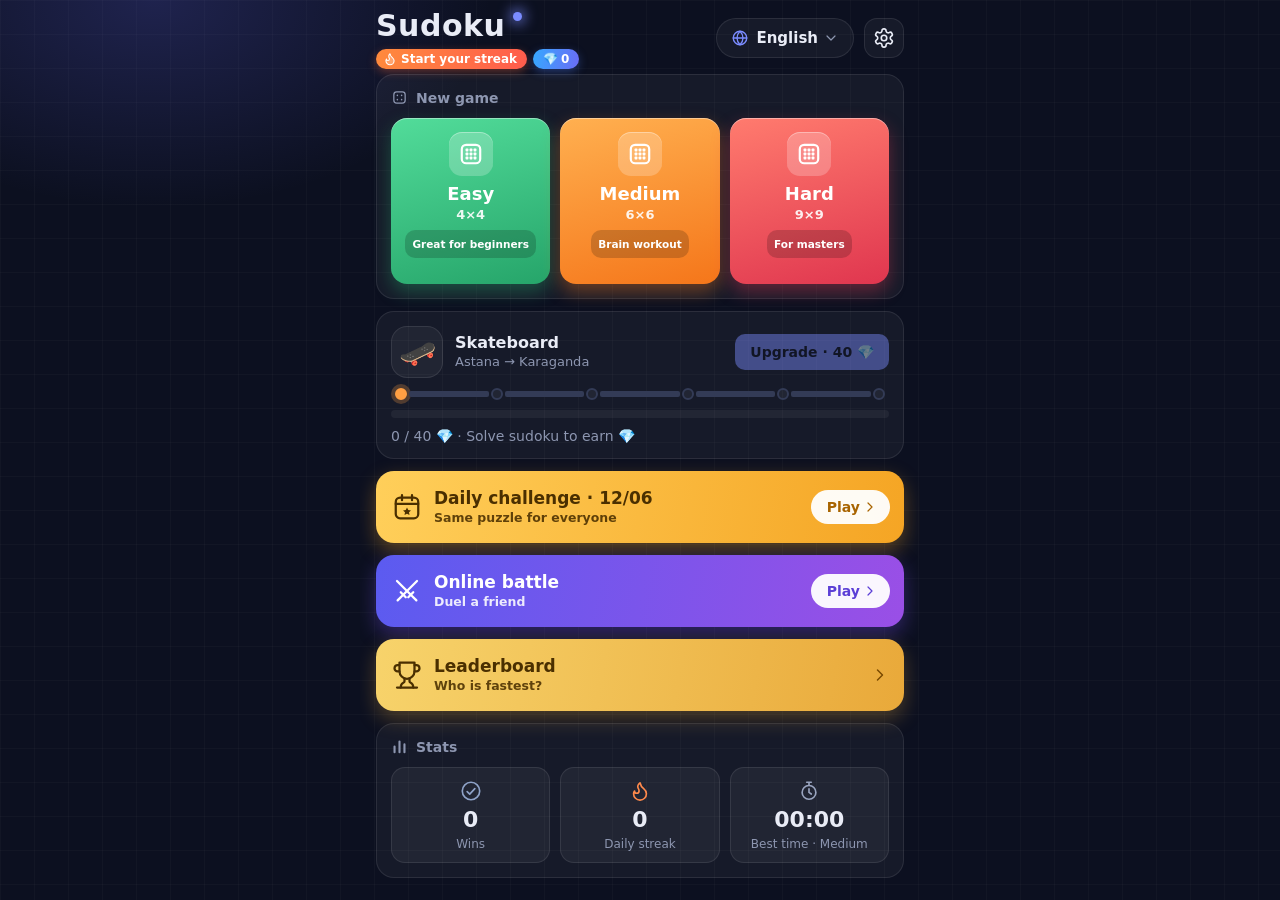
==== index.html @ 10abf27c "Update index.html" ====
<!doctype html>
<html lang="kk">
<head>
<meta charset="utf-8">
<meta name="viewport" content="width=device-width,initial-scale=1,viewport-fit=cover,user-scalable=no">
<meta name="theme-color" content="#0c1020">
<meta name="apple-mobile-web-app-capable" content="yes">
<meta name="mobile-web-app-capable" content="yes">
<meta name="apple-mobile-web-app-status-bar-style" content="black-translucent">
<link rel="manifest" href="manifest.webmanifest">
<link rel="icon" href="icons/icon-192.png">
<link rel="apple-touch-icon" href="icons/icon-192.png">
<title>Sudoku</title>
<link rel="stylesheet" href="style.css">
</head>
<body>

<!-- icon sprite -->
<svg width="0" height="0" style="position:absolute" aria-hidden="true" focusable="false">
  <defs>
    <symbol id="i-play" viewBox="0 0 24 24"><path d="M8 5.5v13l11-6.5z" fill="currentColor" stroke="none"/></symbol>
    <symbol id="i-pause" viewBox="0 0 24 24"><rect x="6.5" y="5" width="3.6" height="14" rx="1" fill="currentColor" stroke="none"/><rect x="13.9" y="5" width="3.6" height="14" rx="1" fill="currentColor" stroke="none"/></symbol>
    <symbol id="i-globe" viewBox="0 0 24 24"><circle cx="12" cy="12" r="9"/><path d="M3 12h18"/><path d="M12 3c2.6 2.6 4 5.7 4 9s-1.4 6.4-4 9c-2.6-2.6-4-5.7-4-9s1.4-6.4 4-9z"/></symbol>
    <symbol id="i-gear" viewBox="0 0 24 24"><path d="M12.22 2h-.44a2 2 0 0 0-2 2v.18a2 2 0 0 1-1 1.73l-.43.25a2 2 0 0 1-2 0l-.15-.08a2 2 0 0 0-2.73.73l-.22.38a2 2 0 0 0 .73 2.73l.15.1a2 2 0 0 1 1 1.72v.51a2 2 0 0 1-1 1.74l-.15.09a2 2 0 0 0-.73 2.73l.22.38a2 2 0 0 0 2.73.73l.15-.08a2 2 0 0 1 2 0l.43.25a2 2 0 0 1 1 1.73V20a2 2 0 0 0 2 2h.44a2 2 0 0 0 2-2v-.18a2 2 0 0 1 1-1.73l.43-.25a2 2 0 0 1 2 0l.15.08a2 2 0 0 0 2.73-.73l.22-.39a2 2 0 0 0-.73-2.73l-.15-.08a2 2 0 0 1-1-1.74v-.5a2 2 0 0 1 1-1.74l.15-.09a2 2 0 0 0 .73-2.73l-.22-.38a2 2 0 0 0-2.73-.73l-.15.08a2 2 0 0 1-2 0l-.43-.25a2 2 0 0 1-1-1.73V4a2 2 0 0 0-2-2z"/><circle cx="12" cy="12" r="3"/></symbol>
    <symbol id="i-dice" viewBox="0 0 24 24"><rect x="4" y="4" width="16" height="16" rx="4"/><circle cx="9" cy="9" r="1.1" fill="currentColor" stroke="none"/><circle cx="15" cy="9" r="1.1" fill="currentColor" stroke="none"/><circle cx="9" cy="15" r="1.1" fill="currentColor" stroke="none"/><circle cx="15" cy="15" r="1.1" fill="currentColor" stroke="none"/></symbol>
    <symbol id="i-grid" viewBox="0 0 24 24"><rect x="3.5" y="3.5" width="17" height="17" rx="4"/><g fill="currentColor" stroke="none"><rect x="7" y="7" width="2.6" height="2.6" rx=".6"/><rect x="10.7" y="7" width="2.6" height="2.6" rx=".6"/><rect x="14.4" y="7" width="2.6" height="2.6" rx=".6"/><rect x="7" y="10.7" width="2.6" height="2.6" rx=".6"/><rect x="10.7" y="10.7" width="2.6" height="2.6" rx=".6"/><rect x="14.4" y="10.7" width="2.6" height="2.6" rx=".6"/><rect x="7" y="14.4" width="2.6" height="2.6" rx=".6"/><rect x="10.7" y="14.4" width="2.6" height="2.6" rx=".6"/><rect x="14.4" y="14.4" width="2.6" height="2.6" rx=".6"/></g></symbol>
    <symbol id="i-cal" viewBox="0 0 24 24"><rect x="3" y="4.5" width="18" height="16.5" rx="3.5"/><path d="M3 9.5h18M8 2.5v4M16 2.5v4"/><path d="M12 12.4l1 2 2.2.3-1.6 1.5.4 2.2-2-1.1-2 1.1.4-2.2-1.6-1.5 2.2-.3z" fill="currentColor" stroke="none"/></symbol>
    <symbol id="i-swords" viewBox="0 0 24 24"><path d="M4 4l11 11"/><path d="M20 4L9 15"/><path d="M13 17l4-4"/><path d="M11 17L7 13"/><path d="M15 15l4.5 4.5"/><path d="M9 15l-4.5 4.5"/></symbol>
    <symbol id="i-trophy" viewBox="0 0 24 24"><path d="M6 9H4.5a2.5 2.5 0 0 1 0-5H6"/><path d="M18 9h1.5a2.5 2.5 0 0 0 0-5H18"/><path d="M4 22h16"/><path d="M10 14.66V17c0 .55-.47.98-.97 1.21C7.85 18.75 7 20.24 7 22"/><path d="M14 14.66V17c0 .55.47.98.97 1.21C16.15 18.75 17 20.24 17 22"/><path d="M18 2H6v7a6 6 0 0 0 12 0V2Z"/></symbol>
    <symbol id="i-chev" viewBox="0 0 24 24"><path d="M9 6l6 6-6 6"/></symbol>
    <symbol id="i-chevd" viewBox="0 0 24 24"><path d="M6 9l6 6 6-6"/></symbol>
    <symbol id="i-chart" viewBox="0 0 24 24"><path d="M5 20v-8M12 20V5M19 20v-11" stroke-width="3"/></symbol>
    <symbol id="i-check" viewBox="0 0 24 24"><circle cx="12" cy="12" r="9.5"/><path d="M7.8 12.6l2.8 2.8 5.6-6"/></symbol>
    <symbol id="i-checkfill" viewBox="0 0 24 24"><circle cx="12" cy="12" r="10" fill="currentColor" stroke="none"/><path d="M7.6 12.6l3 3 5.8-6.2" stroke="#1a1405" stroke-width="2.2"/></symbol>
    <symbol id="i-flame" viewBox="0 0 24 24"><path d="M8.5 14.5A2.5 2.5 0 0 0 11 12c0-1.38-.5-2-1-3-1.072-2.143-.224-4.054 2-6 .5 2.5 2 4.9 4 6.5 2 1.6 3 3.5 3 5.5a7 7 0 1 1-14 0c0-1.153.433-2.294 1-3a2.5 2.5 0 0 0 2.5 2.5z"/></symbol>
    <symbol id="i-timer" viewBox="0 0 24 24"><circle cx="12" cy="13.5" r="7.5"/><path d="M12 9.5v4l2.5 1.8M9.5 2.5h5M12 2.5v3"/></symbol>
    <symbol id="i-restart" viewBox="0 0 24 24"><path d="M4.5 12a7.5 7.5 0 1 0 2.4-5.5"/><path d="M4.5 4.5v4.5H9"/></symbol>
  </defs>
</svg>

<div id="app">

  <!-- HOME -->
  <section id="screen-home" class="screen active">
    <header class="top">
      <div class="ttl"><h1 data-i18n="title">Sudoku</h1><div class="pills"><span id="streak-pill" class="pill-flame"><svg class="ic"><use href="#i-flame"/></svg><span id="streak-txt"></span></span><span class="pill-gem">💎 <b id="gem-txt">0</b></span></div></div>
      <div class="top-actions">
        <div class="lang-wrap"><button id="btn-lang" class="chip" type="button" aria-haspopup="listbox" aria-expanded="false"><svg class="ic"><use href="#i-globe"/></svg><span id="lang-label"></span><svg class="ic chev"><use href="#i-chevd"/></svg></button><div id="lang-menu" class="lang-menu" role="listbox" hidden></div></div>
        <button id="btn-settings" class="icon-btn" type="button" aria-label="Settings"><svg class="ic"><use href="#i-gear"/></svg></button>
      </div>
    </header>
    <div class="page">
      <button id="btn-continue" class="go-card" type="button" hidden>
        <span class="go-ic"><svg class="ic"><use href="#i-play"/></svg></span>
        <span id="cont-text" class="go-text"></span>
        <span class="go-right"><span data-i18n="goOn">Resume</span><svg class="ic"><use href="#i-chev"/></svg></span>
      </button>

      <div class="card">
        <div class="card-title"><svg class="ic"><use href="#i-dice"/></svg><span data-i18n="newGame">New game</span></div>
        <div class="row3">
          <button class="btn diff tile easy" type="button" data-diff="easy"><span class="tile-ic"><svg class="ic"><use href="#i-grid"/></svg></span><span class="tn" data-i18n="easy">Easy</span><small class="tsz">4×4</small><span class="tag" data-i18n="tagEasy"></span><span class="tbest" id="best-easy"></span></button>
          <button class="btn diff tile medium" type="button" data-diff="medium"><span class="tile-ic"><svg class="ic"><use href="#i-grid"/></svg></span><span class="tn" data-i18n="medium">Medium</span><small class="tsz">6×6</small><span class="tag" data-i18n="tagMedium"></span><span class="tbest" id="best-medium"></span></button>
          <button class="btn diff tile hard" type="button" data-diff="hard"><span class="tile-ic"><svg class="ic"><use href="#i-grid"/></svg></span><span class="tn" data-i18n="hard">Hard</span><small class="tsz">9×9</small><span class="tag" data-i18n="tagHard"></span><span class="tbest" id="best-hard"></span></button>
        </div>
      </div>

            <div id="car-card" class="card car">
        <div class="car-top">
          <span id="car-ic" class="car-ic"></span>
          <div class="car-main"><b id="car-name"></b><small id="car-route"></small></div>
          <button id="btn-upgrade" class="btn primary small" type="button"></button>
        </div>
        <div id="car-track" class="car-track"></div>
        <div class="car-bar"><i id="car-fill"></i></div>
        <small id="car-gems" class="muted"></small>
      </div>

      <button id="btn-daily" class="btn rc-big gold" type="button">
        <svg class="ic ri"><use href="#i-cal"/></svg>
        <span class="rc-main"><b id="daily-title"></b><small data-i18n="dailySub"></small></span>
        <span class="pill-btn"><svg id="daily-check" class="ic chk" hidden><use href="#i-checkfill"/></svg><span id="daily-go" data-i18n="goBtn"></span><svg class="ic"><use href="#i-chev"/></svg></span>
      </button>
      <button id="btn-online" class="btn rc-big violet" type="button">
        <svg class="ic ri"><use href="#i-swords"/></svg>
        <span class="rc-main"><b data-i18n="online"></b><small data-i18n="onlineSub"></small></span>
        <span class="pill-btn"><span data-i18n="goBtn"></span><svg class="ic"><use href="#i-chev"/></svg></span>
      </button>
      <button id="btn-board" class="btn rc-big amber" type="button">
        <svg class="ic ri"><use href="#i-trophy"/></svg>
        <span class="rc-main"><b data-i18n="leaderboard"></b><small data-i18n="boardSub"></small></span>
        <span class="rc-right"><svg class="ic"><use href="#i-chev"/></svg></span>
      </button>

      <div class="card">
        <div class="card-title"><svg class="ic"><use href="#i-chart"/></svg><span data-i18n="stats">Stats</span></div>
        <div id="stats-grid" class="stats-grid"></div>
      </div>
      <button id="btn-install" class="btn ghost" type="button" hidden data-i18n="install">Install</button>
    </div>
  </section>

  <!-- GAME -->
  <section id="screen-game" class="screen">
    <header class="game-top">
      <button id="g-back" class="icon-btn" type="button" aria-label="Back">←</button>
      <div class="g-title"><b id="g-title"></b></div>
      <div class="g-time">
        <span id="g-timer">00:00</span>
        <button id="g-pause" class="icon-btn small" type="button" aria-label="Pause"><svg class="ic"><use href="#i-pause"/></svg></button>
        <button id="g-restart" class="icon-btn small" type="button" aria-label="Restart"><svg class="ic"><use href="#i-restart"/></svg></button>
      </div>
    </header>
    <div id="battle-bar" hidden>
      <div class="bb-row"><span data-i18n="you">You</span><div class="bar"><i id="bb-you"></i></div><b id="bb-you-pct">0%</b></div>
      <div class="bb-row"><span data-i18n="opponent">Opponent</span><div class="bar opp"><i id="bb-opp"></i></div><b id="bb-opp-pct">0%</b></div>
    </div>
    <div class="g-stats"><span><span data-i18n="mistakes">Mistakes</span>: <b id="g-mist">0</b></span><span id="g-hintct"></span></div>
    <div id="board-wrap">
      <div id="board"></div>
      <div id="pause-overlay" hidden>
        <div class="po-box">
          <div class="po-title" data-i18n="paused">Paused</div>
          <button id="btn-resume" class="btn primary" type="button" data-i18n="resume">Resume</button>
          <button id="btn-restart" class="btn ghost" type="button" data-i18n="restart">Restart</button>
        </div>
      </div>
    </div>
    <div class="tools">
      <button id="t-undo" class="tool" type="button"><span class="ti">↶</span><span data-i18n="undo">Undo</span></button>
      <button id="t-erase" class="tool" type="button"><span class="ti">⌫</span><span data-i18n="erase">Erase</span></button>
      <button id="t-notes" class="tool" type="button"><span class="ti">✎</span><span data-i18n="notes">Notes</span></button>
      <button id="t-hint" class="tool" type="button"><span class="ti">💡</span><span data-i18n="hint">Hint</span></button>
    </div>
    <div id="pad" class="pad"></div>
  </section>

  <!-- ONLINE LOBBY -->
  <section id="screen-online" class="screen">
    <header class="top">
      <button id="on-back" class="icon-btn" type="button" aria-label="Back">←</button>
      <h2 data-i18n="online">Online</h2>
      <span class="spacer"></span>
    </header>
    <div class="page">
      <div id="on-notcfg" class="notice" hidden data-i18n="notConfigured"></div>
      <div id="on-menu">
        <div class="card">
          <div class="card-title"><span data-i18n="createRoom">Create room</span></div>
          <div class="seg" id="on-diffs">
            <button type="button" data-od="easy" data-i18n="easy">Easy</button>
            <button type="button" data-od="medium" class="on" data-i18n="medium">Medium</button>
            <button type="button" data-od="hard" data-i18n="hard">Hard</button>
          </div>
          <button id="on-create" class="btn primary" type="button" data-i18n="createRoom">Create room</button>
        </div>
        <div class="card">
          <div class="card-title"><span data-i18n="joinRoom">Join room</span></div>
          <div class="row">
            <input id="on-code" class="input code" maxlength="5" autocomplete="off" autocapitalize="characters" spellcheck="false" data-i18n-ph="enterCode" placeholder="Code">
            <button id="on-join" class="btn primary" type="button" data-i18n="join">Join</button>
          </div>
        </div>
      </div>
      <div id="on-lobby" hidden>
        <div class="card center">
          <div class="muted" data-i18n="roomCode">Room code</div>
          <div id="on-roomcode" class="bigcode"></div>
          <div id="on-roomdiff" class="muted"></div>
          <button id="on-copy" class="btn ghost" type="button" data-i18n="copyLink">Copy invite link</button>
          <div id="on-status" class="status"></div>
          <button id="on-start" class="btn primary" type="button" hidden data-i18n="start">Start</button>
        </div>
      </div>
      <div id="on-msg" class="notice" hidden></div>
    </div>
  </section>

  <!-- LEADERBOARD -->
  <section id="screen-board" class="screen">
    <header class="top">
      <button id="lb-back" class="icon-btn" type="button" aria-label="Back">←</button>
      <h2 data-i18n="leaderboard">Leaderboard</h2>
      <span class="spacer"></span>
    </header>
    <div class="page">
      <div class="seg" id="lb-tabs">
        <button type="button" data-lb="daily" class="on" data-i18n="today">Today</button>
        <button type="button" data-lb="easy" data-i18n="easy">Easy</button>
        <button type="button" data-lb="medium" data-i18n="medium">Medium</button>
        <button type="button" data-lb="hard" data-i18n="hard">Hard</button>
      </div>
      <div id="lb-notcfg" class="notice" hidden data-i18n="notConfigured"></div>
      <ol id="lb-list" class="lb-list"></ol>
      <div class="card" id="lb-mine">
        <div class="card-title"><span data-i18n="myBest">My best times</span></div>
        <div id="lb-mine-grid" class="stats-grid"></div>
      </div>
    </div>
  </section>
</div>

<!-- SETTINGS -->
<div id="modal-settings" class="modal" role="dialog" aria-modal="true">
  <div class="sheet">
    <div class="sheet-head"><b data-i18n="settings">Settings</b><button id="set-close" class="icon-btn small" type="button" aria-label="Close">✕</button></div>

    <div class="set-group">
      <div class="set-label" data-i18n="theme">Theme</div>
      <div class="seg" id="set-theme">
        <button type="button" data-th="dark" data-i18n="dark">Dark</button>
        <button type="button" data-th="light" data-i18n="light">Light</button>
        <button type="button" data-th="auto" data-i18n="auto">Auto</button>
      </div>
    </div>

    <div class="set-sep"></div>

    <div class="set-group">
      <div class="set-label" data-i18n="gameAssist">Game assist</div>
      <label class="switch-row"><span class="sw-t"><b data-i18n="showErrors">Highlight mistakes</b><small data-i18n="showErrorsD"></small></span><input id="set-errors" class="sw" type="checkbox"></label>
      <label class="switch-row"><span class="sw-t"><b data-i18n="highlightSame">Highlight same digits</b><small data-i18n="highlightSameD"></small></span><input id="set-same" class="sw" type="checkbox"></label>
      <label class="switch-row"><span class="sw-t"><b data-i18n="autoNotes">Auto-clear notes</b><small data-i18n="autoNotesD"></small></span><input id="set-autonotes" class="sw" type="checkbox"></label>
      <label class="switch-row"><span class="sw-t"><b data-i18n="showTimer">Show timer</b><small data-i18n="showTimerD"></small></span><input id="set-timer" class="sw" type="checkbox"></label>
    </div>

    <div class="set-sep"></div>

    <div class="set-group">
      <div class="set-label" data-i18n="battleId">Battle identity</div>
      <div class="id-row"><span class="muted" data-i18n="playerId">Player ID</span><span id="set-pid" class="pid"></span><button id="set-copy" class="btn ghost small" type="button" data-i18n="copy">Copy</button></div>
      <div class="set-sub" data-i18n="nickname">Nickname (optional)</div>
      <input id="set-name" class="input" maxlength="20" autocomplete="off">
    </div>
  </div>
</div>

<!-- GENERIC MODAL -->
<div id="modal" class="modal" role="dialog" aria-modal="true">
  <div class="sheet">
    <div id="modal-title" class="modal-title"></div>
    <div id="modal-body" class="modal-body"></div>
    <div id="modal-actions" class="modal-actions"></div>
  </div>
</div>

<div id="toast" class="toast" role="status" aria-live="polite"></div>

<script src="core.js"></script>
<script src="i18n.js"></script>
<script src="config.js"></script>
<script src="track.js"></script>
<script src="app.js"></script>
<script src="online.js"></script>
<script>
if ('serviceWorker' in navigator && location.protocol.indexOf('http') === 0) {
  window.addEventListener('load', function () { navigator.serviceWorker.register('sw.js').catch(function () {}); });
}
</script>
</body>
</html>
---- style.css ----
:root {
  --bg: #eef1f9; --surface: #ffffff; --card: #ffffff; --card-bd: rgba(30, 40, 90, .08); --tile: #f2f4fb;
  --text: #1d2433; --muted: #6b7488;
  --accent: #4f6df5; --accent-text: #ffffff; --accent-weak: #e4e9ff;
  --line: #c9d0df; --line-strong: #2c3550;
  --given: #1d2433; --user: #3556e0; --err: #e5484d; --err-bg: #ffe0e1;
  --peer: #eaeefb; --sel: #c4d0ff; --same: #d6dcf8; --ok: #2fa56b;
  --shadow: 0 4px 18px rgba(30, 40, 80, .08);
  --bg-img: none; --bg-size: auto; --gold: #b07a00;
}
:root[data-theme="dark"] {
  --bg: #0c1020; --surface: #171d30; --card: rgba(255, 255, 255, .045); --card-bd: rgba(255, 255, 255, .09); --tile: rgba(255, 255, 255, .05);
  --text: #e9ecf6; --muted: #8d96b0;
  --accent: #7b8cff; --accent-text: #0c1020; --accent-weak: #262f55;
  --line: #333b56; --line-strong: #a9b3d1;
  --given: #e9ecf6; --user: #8ea3ff; --err: #ff6b70; --err-bg: #4a2327;
  --peer: #1f2640; --sel: #36447a; --same: #2b3560; --ok: #45c488;
  --shadow: 0 4px 18px rgba(0, 0, 0, .3);
  --bg-img: radial-gradient(520px 320px at 12% 0%, rgba(99, 102, 241, .22), transparent 65%),
            linear-gradient(rgba(255, 255, 255, .022) 1px, transparent 1px),
            linear-gradient(90deg, rgba(255, 255, 255, .022) 1px, transparent 1px);
  --bg-size: auto, 34px 34px, 34px 34px; --gold: #ffc44d;
}
* { box-sizing: border-box; -webkit-tap-highlight-color: transparent; }
html, body { margin: 0; height: 100%; background-color: var(--bg); background-image: var(--bg-img); background-size: var(--bg-size); color: var(--text);
  font-family: system-ui, -apple-system, "Segoe UI", Roboto, "Noto Sans", "PingFang SC", "Microsoft YaHei", sans-serif;
  -webkit-text-size-adjust: 100%; overscroll-behavior: none; }
body { user-select: none; -webkit-user-select: none; }
button { font: inherit; color: inherit; cursor: pointer; }
h1, h2 { margin: 0; }
[hidden] { display: none !important; }
.ic { width: 20px; height: 20px; fill: none; stroke: currentColor; stroke-width: 1.8; stroke-linecap: round; stroke-linejoin: round; flex: none; }

#app { height: 100dvh; max-width: 560px; margin: 0 auto; position: relative; overflow: hidden; }
.screen { display: none; height: 100%; flex-direction: column; overflow-y: auto;
  padding: max(12px, env(safe-area-inset-top)) 16px max(14px, env(safe-area-inset-bottom)); }
.screen.active { display: flex; }

.top { display: flex; align-items: center; justify-content: space-between; min-height: 52px; margin-bottom: 10px; }
.top h1 { font-size: 30px; letter-spacing: .5px; display: flex; align-items: flex-start; }
.top h1::after { content: ''; width: 9px; height: 9px; border-radius: 50%; background: #7b8cff; box-shadow: 0 0 14px 2px #7b8cff; margin: 4px 0 0 8px; }
.top h2 { font-size: 20px; }
.top-actions { display: flex; align-items: center; gap: 10px; }
.spacer { width: 40px; }
.page { display: flex; flex-direction: column; gap: 12px; padding-bottom: 20px; }

.icon-btn { width: 40px; height: 40px; border-radius: 13px; border: 1px solid var(--card-bd); background: var(--card);
  font-size: 20px; line-height: 1; display: grid; place-items: center; }
.icon-btn .ic { width: 22px; height: 22px; }
.icon-btn.small { width: 34px; height: 34px; font-size: 16px; border: 0; background: transparent; }
.icon-btn.small .ic { width: 20px; height: 20px; }
.chip { height: 40px; padding: 0 14px; border-radius: 20px; border: 1px solid var(--card-bd); background: var(--card);
  font-size: 15px; font-weight: 600; display: flex; align-items: center; gap: 7px; }
.chip .ic { width: 18px; height: 18px; color: var(--accent); }

.btn { border: 0; border-radius: 14px; min-height: 48px; padding: 0 18px; font-size: 16px; font-weight: 600;
  background: var(--card); border: 1px solid var(--card-bd); }
.btn:active { transform: scale(.98); }
.btn.primary { background: var(--accent); color: var(--accent-text); border-color: transparent; }
.btn.ghost { background: transparent; border: 1.5px solid var(--line); }
.btn.big { min-height: 56px; font-size: 18px; }
.btn:disabled { opacity: .5; }

.card { background: var(--card); border: 1px solid var(--card-bd); border-radius: 18px; padding: 14px; display: flex; flex-direction: column; gap: 12px; }
.card.center { align-items: center; text-align: center; }
.card-title { display: flex; align-items: center; gap: 8px; font-size: 14px; font-weight: 600; color: var(--muted); }
.card-title .ic { width: 17px; height: 17px; }
.row3 { display: grid; grid-template-columns: repeat(3, 1fr); gap: 10px; }
.row { display: flex; gap: 8px; }
.muted { color: var(--muted); font-size: 14px; }
.notice { background: var(--accent-weak); border-radius: 12px; padding: 12px 14px; font-size: 14px; }
.input { flex: 1; min-width: 0; height: 48px; border-radius: 12px; border: 1.5px solid var(--line); background: transparent;
  color: var(--text); padding: 0 14px; font-size: 16px; user-select: text; -webkit-user-select: text; }
.input.code { text-transform: uppercase; letter-spacing: 4px; text-align: center; font-weight: 700; font-size: 20px; }
.pid { font-size: 18px; font-weight: 700; letter-spacing: 1px; user-select: text; -webkit-user-select: text; }

/* continue card */
.go-card { display: flex; align-items: center; gap: 12px; min-height: 62px; padding: 0 16px; border-radius: 18px; border: 1px solid rgba(170, 180, 255, .4);
  background: linear-gradient(100deg, #4a63e8 0%, #6657e0 55%, #7b4fd6 100%); color: #fff; box-shadow: 0 8px 26px rgba(90, 100, 240, .35); text-align: left; }
.go-card:active { transform: scale(.985); }
.go-ic { width: 34px; height: 34px; border-radius: 50%; background: rgba(255, 255, 255, .22); display: grid; place-items: center; flex: none; }
.go-ic .ic { width: 18px; height: 18px; }
.go-text { font-size: 15px; font-weight: 700; display: flex; align-items: center; flex-wrap: wrap; column-gap: 10px; row-gap: 2px; flex: 1; min-width: 0; }
.go-text .g1 { white-space: normal; }
.go-text .g2 { white-space: nowrap; display: inline-flex; align-items: center; gap: 5px; }
.go-text .g2 { opacity: .92; font-variant-numeric: tabular-nums; }
.go-text .ic { width: 16px; height: 16px; }
.go-right { flex: none; margin-left: auto; display: flex; align-items: center; gap: 2px; font-weight: 700; font-size: 15px; white-space: nowrap; }

/* difficulty tiles */
.tile { --c: #3ddc84; position: relative; min-height: 86px; display: flex; flex-direction: column; align-items: center; justify-content: center; gap: 9px; padding: 12px 4px; border-radius: 16px;
  background: linear-gradient(160deg, color-mix(in srgb, var(--c) 18%, transparent), color-mix(in srgb, var(--c) 6%, transparent));
  border: 1px solid color-mix(in srgb, var(--c) 42%, transparent); font-size: 16px; }
.tile.easy { --c: #3ddc84; } .tile.medium { --c: #ff9f43; } .tile.hard { --c: #ff5c6c; }
.tile-ic { width: 30px; height: 30px; color: var(--c); }
.tile::after { content: ''; position: absolute; top: 9px; right: 9px; width: 8px; height: 8px; border-radius: 50%; background: var(--c); box-shadow: 0 0 8px var(--c); }

/* row cards */
.row-card { display: flex; align-items: center; gap: 12px; min-height: 58px; padding: 0 16px; text-align: left; border-radius: 16px; }
.row-card .ri { width: 25px; height: 25px; color: var(--muted); }
.row-card .ri.blue { color: #93a4ff; }
.row-card .ri.gold-ic { color: var(--gold); }
.row-card .cb-main { font-size: 16px; font-weight: 600; min-width: 0; line-height: 1.25; }
.rc-right { flex: none; white-space: nowrap; margin-left: auto; display: flex; align-items: center; gap: 8px; color: var(--muted); font-size: 14px; font-weight: 600; }
.rc-right small { font-size: 14px; font-weight: 600; }
.rc-right .vs { letter-spacing: 1px; font-size: 15px; }
.row-card.gold { border-color: rgba(255, 196, 77, .42); background: linear-gradient(100deg, rgba(255, 196, 77, .15), rgba(255, 196, 77, .05)); }
.row-card.gold .ri, .row-card.gold .rc-right { color: var(--gold); }
.chk { width: 22px; height: 22px; color: var(--gold); }

/* stats */
.stats-grid { display: grid; grid-template-columns: repeat(3, 1fr); gap: 10px; }
.stat { background: var(--tile); border: 1px solid var(--card-bd); border-radius: 14px; padding: 12px 6px 10px; text-align: center; display: flex; flex-direction: column; align-items: center; gap: 5px; }
.stat .ic { width: 22px; height: 22px; }
.stat b { display: block; font-size: 22px; font-variant-numeric: tabular-nums; }
.stat span { font-size: 12px; color: var(--muted); line-height: 1.25; }

.seg { display: flex; background: var(--tile); border-radius: 12px; padding: 3px; gap: 3px; }
.seg.wrap { flex-wrap: wrap; }
.seg button { flex: 1; min-height: 38px; border: 0; border-radius: 10px; background: transparent; font-size: 14px; font-weight: 600; padding: 0 10px; }
.seg button.on { background: var(--accent); color: var(--accent-text); }

/* ---------- game ---------- */
.game-top { display: flex; align-items: center; justify-content: space-between; min-height: 48px; }
.g-title { font-size: 16px; text-align: center; flex: 1; }
.g-time { display: flex; align-items: center; gap: 0; font-variant-numeric: tabular-nums; font-weight: 700; justify-content: flex-end; }
.g-time #g-timer { margin-right: 4px; }
.g-stats { display: flex; justify-content: space-between; font-size: 14px; color: var(--muted); padding: 4px 4px 8px; }
.g-stats b { color: var(--text); }

#battle-bar { display: flex; flex-direction: column; gap: 4px; padding: 0 2px 6px; font-size: 13px; }
.bb-row { display: grid; grid-template-columns: 62px 1fr 38px; align-items: center; gap: 8px; }
.bb-row .bar { height: 8px; border-radius: 4px; background: var(--line); overflow: hidden; }
.bb-row .bar i { display: block; height: 100%; width: 0; background: var(--accent); transition: width .25s; }
.bb-row .bar.opp i { background: #f0883e; }
.bb-row b { text-align: right; font-variant-numeric: tabular-nums; }

#board-wrap { --s: max(270px, min(calc(100vw - 32px), calc(100dvh - 400px), 470px)); width: var(--s); height: var(--s); margin: 0 auto; position: relative; }
#board { width: 100%; height: 100%; display: grid; grid-template-columns: repeat(var(--n, 9), 1fr); grid-template-rows: repeat(var(--n, 9), 1fr);
  border: 2.5px solid var(--line-strong); border-radius: 8px; overflow: hidden; background: var(--surface); box-shadow: var(--shadow); }
.cell { position: relative; border: .5px solid var(--line); display: grid; place-items: center; cursor: pointer; min-width: 0; min-height: 0; }
.cell.bR { border-right: 2px solid var(--line-strong); }
.cell.bB { border-bottom: 2px solid var(--line-strong); }
.cell .v { font-size: calc(var(--s) / var(--n, 9) * .56); line-height: 1; font-weight: 500; color: var(--user); }
.cell.given .v { color: var(--given); font-weight: 700; }
.cell .n { position: absolute; inset: 1px; display: grid; grid-template-columns: repeat(3, 1fr); grid-template-rows: repeat(3, 1fr); pointer-events: none; }
.cell .n i { font-style: normal; font-size: calc(var(--s) / var(--n, 9) * .25); color: var(--muted); display: grid; place-items: center; line-height: 1; }
.cell.peer { background: var(--peer); }
.cell.same { background: var(--same); }
.cell.sel { background: var(--sel); }
.cell.err { background: var(--err-bg); }
.cell.err .v { color: var(--err); }
#pause-overlay { position: absolute; inset: 0; border-radius: 8px; background: var(--surface); display: grid; place-items: center; z-index: 3; box-shadow: var(--shadow); }
.po-box { display: flex; flex-direction: column; align-items: stretch; gap: 12px; min-width: 190px; }
.po-title { font-size: 22px; font-weight: 700; text-align: center; margin-bottom: 4px; }

.tools { display: grid; grid-template-columns: repeat(4, 1fr); gap: 8px; margin: 12px auto 8px; width: 100%; max-width: 470px; }
.tool { border: 0; background: transparent; display: flex; flex-direction: column; align-items: center; gap: 2px; font-size: 12px; color: var(--muted); padding: 4px 0; position: relative; }
.tool .ti { font-size: 22px; color: var(--text); width: 46px; height: 40px; display: grid; place-items: center; border-radius: 12px; background: var(--card); border: 1px solid var(--card-bd); }
.tool.on .ti { background: var(--accent); color: var(--accent-text); }
.tool:disabled { opacity: .4; }

.pad { display: grid; grid-template-columns: repeat(var(--n, 9), 1fr); gap: 5px; width: 100%; max-width: 470px; margin: 0 auto; }
.pad-btn { border: 1px solid var(--card-bd); border-radius: 10px; background: var(--card); height: 56px; display: flex; flex-direction: column; align-items: center; justify-content: center; padding: 0; }
.pad-btn .d { font-size: 24px; font-weight: 600; color: var(--user); line-height: 1.1; }
.pad-btn .r { font-size: 10px; color: var(--muted); line-height: 1; }
.pad-btn:active { background: var(--accent-weak); }
.pad-btn:disabled { opacity: .3; }

/* ---------- lobby / board ---------- */
.bigcode { font-size: 42px; font-weight: 800; letter-spacing: 8px; padding-left: 8px; font-variant-numeric: tabular-nums; }
.status { font-size: 16px; font-weight: 600; min-height: 24px; }
.status.count { font-size: 54px; color: var(--accent); }
.lb-list { list-style: none; margin: 0; padding: 0; display: flex; flex-direction: column; gap: 6px; }
.lb-list li { display: grid; grid-template-columns: 34px 1fr auto; align-items: center; background: var(--card); border: 1px solid var(--card-bd); border-radius: 12px; padding: 10px 14px; gap: 6px; }
.lb-list .rk { font-weight: 800; color: var(--muted); }
.lb-list li:nth-child(1) .rk { color: #e0a800; } .lb-list li:nth-child(2) .rk { color: #98a0ad; } .lb-list li:nth-child(3) .rk { color: #c07a45; }
.lb-list .tm { font-variant-numeric: tabular-nums; font-weight: 700; }
.lb-list li.lb-empty { display: block; background: none; border: 0; text-align: center; color: var(--muted); padding: 20px 0; }

/* ---------- modals ---------- */
.modal { position: fixed; inset: 0; background: rgba(4, 7, 16, .6); display: none; align-items: flex-end; justify-content: center; z-index: 20; }
.modal.open { display: flex; }
.sheet { width: 100%; max-width: 560px; background: var(--surface); border: 1px solid var(--card-bd); border-radius: 22px 22px 0 0; padding: 18px 18px max(20px, env(safe-area-inset-bottom)); display: flex; flex-direction: column; gap: 14px; max-height: 88dvh; overflow-y: auto; animation: up .2s ease-out; }
@keyframes up { from { transform: translateY(30px); opacity: 0; } to { transform: none; opacity: 1; } }
.sheet-head { display: flex; align-items: center; justify-content: space-between; font-size: 18px; }
.modal-title { font-size: 24px; font-weight: 800; text-align: center; }
.modal-body { display: flex; flex-direction: column; gap: 8px; align-items: center; text-align: center; }
.modal-body p { margin: 0; color: var(--muted); }
.modal-body .big-time { font-size: 44px; font-weight: 800; color: var(--text); font-variant-numeric: tabular-nums; }
.modal-actions { display: flex; gap: 8px; }
.modal-actions .btn { flex: 1; }
.set-row { display: flex; flex-direction: column; gap: 6px; }
.set-row.inline { flex-direction: row; align-items: center; justify-content: space-between; }
.set-row.inline input { width: 22px; height: 22px; accent-color: var(--accent); }
.set-label { font-size: 13px; font-weight: 700; color: var(--muted); letter-spacing: .3px; }
.toast { position: fixed; left: 50%; bottom: calc(env(safe-area-inset-bottom) + 28px); transform: translate(-50%, 20px); background: #1d2433; color: #fff; padding: 10px 18px; border-radius: 22px; font-size: 14px; opacity: 0; pointer-events: none; transition: all .25s; z-index: 40; max-width: 88vw; text-align: center; border: 1px solid rgba(255, 255, 255, .12); }
.toast.show { opacity: 1; transform: translate(-50%, 0); }
@media (max-height: 640px) { .pad-btn { height: 46px; } .tool .ti { height: 34px; } }
@media (prefers-reduced-motion: reduce) { * { animation: none !important; transition: none !important; } }

/* language dropdown */
.lang-wrap { position: relative; }
.chip .chev { width: 16px; height: 16px; color: var(--muted); margin-left: -2px; }
.lang-menu { position: absolute; right: 0; top: 48px; min-width: 176px; background: var(--surface); border: 1px solid var(--card-bd); border-radius: 16px; padding: 6px; box-shadow: 0 12px 32px rgba(0, 0, 0, .35); z-index: 15; display: flex; flex-direction: column; gap: 2px; }
.lang-menu[hidden] { display: none; }
.lang-item { display: flex; align-items: center; justify-content: space-between; gap: 10px; width: 100%; min-height: 44px; padding: 0 12px; border: 0; background: transparent; border-radius: 11px; font-size: 15px; font-weight: 600; text-align: left; }
.lang-item.on { background: var(--accent-weak); }
.lang-item .ic { width: 18px; height: 18px; color: var(--accent); }

/* settings */
.set-group { display: flex; flex-direction: column; gap: 12px; }
.set-sep { height: 1px; background: var(--card-bd); }
.set-sub { font-size: 13px; color: var(--muted); margin-top: 2px; }
.switch-row { display: flex; align-items: center; justify-content: space-between; gap: 14px; cursor: pointer; }
.sw-t b { display: block; font-size: 15px; font-weight: 600; }
.sw-t small { display: block; color: var(--muted); font-size: 12px; margin-top: 1px; }
input.sw { -webkit-appearance: none; appearance: none; width: 48px; height: 28px; border-radius: 14px; background: var(--line); position: relative; flex: none; margin: 0; transition: background .2s; cursor: pointer; }
input.sw::after { content: ''; position: absolute; top: 3px; left: 3px; width: 22px; height: 22px; border-radius: 50%; background: #fff; transition: transform .2s; box-shadow: 0 1px 3px rgba(0, 0, 0, .3); }
input.sw:checked { background: var(--accent); }
input.sw:checked::after { transform: translateX(20px); }
.id-row { display: flex; align-items: center; gap: 10px; }
.id-row .pid { margin-left: auto; font-size: 17px; }
.btn.small { min-height: 36px; padding: 0 14px; font-size: 14px; border-radius: 10px; }

#board[data-n="4"] .cell .v, #board[data-n="6"] .cell .v { font-weight: 600; }
#pad[style*="--n: 4"], #pad[style*="--n: 6"] { max-width: 360px; }
.tsz { font-size: 12px; opacity: .7; font-weight: 600; margin-top: -6px; }

/* ---------- home redesign ---------- */
.ttl { display: flex; flex-direction: column; align-items: flex-start; gap: 6px; }
.pill-flame { display: inline-flex; align-items: center; gap: 4px; padding: 3px 10px 3px 7px; border-radius: 14px; font-size: 12px; font-weight: 700; color: #fff;
  background: linear-gradient(100deg, #ff8a3c, #ff5c4d); box-shadow: 0 3px 10px rgba(255, 110, 60, .35); }
.pill-flame .ic { width: 14px; height: 14px; fill: rgba(255, 255, 255, .25); }
.row3 .tile { --c1: #4cd694; --c2: #2aa86c; color: #fff; gap: 3px; min-height: 148px; padding: 14px 4px 10px; border: 0;
  background: linear-gradient(165deg, var(--c1), var(--c2)); box-shadow: 0 8px 18px color-mix(in srgb, var(--c2) 38%, transparent), inset 0 1px 0 rgba(255, 255, 255, .4); }
.row3 .tile.easy { --c1: #52dc9a; --c2: #26a56a; }
.row3 .tile.medium { --c1: #ffb050; --c2: #f5761a; }
.row3 .tile.hard { --c1: #ff7b6e; --c2: #e0364f; }
.row3 .tile::after { display: none; }
.row3 .tile .tile-ic { width: 44px; height: 44px; border-radius: 13px; background: rgba(255, 255, 255, .22); display: grid; place-items: center; margin-bottom: 4px; box-shadow: inset 0 1px 0 rgba(255, 255, 255, .35); }
.row3 .tile .tile-ic .ic { width: 26px; height: 26px; color: #fff; stroke-width: 2; }
.row3 .tile .tn { font-size: 18px; font-weight: 800; }
.row3 .tile .tsz { margin: 0; font-size: 13px; opacity: .9; }
.row3 .tile .tag { margin-top: 5px; font-size: 10.5px; font-weight: 700; line-height: 1.2; padding: 3px 7px; border-radius: 10px; background: rgba(0, 0, 0, .18); max-width: 94%; }
.row3 .tile .tbest { font-size: 11px; opacity: .92; min-height: 13px; font-variant-numeric: tabular-nums; }
.rc-big { display: flex; align-items: center; gap: 12px; min-height: 72px; padding: 0 14px 0 16px; border-radius: 18px; border: 0; text-align: left; color: #fff; position: relative; overflow: hidden; }
.rc-big:active { transform: scale(.985); }
.rc-big .ri { width: 30px; height: 30px; flex: none; }
.rc-main { display: flex; flex-direction: column; gap: 2px; min-width: 0; flex: 1; }
.rc-main b { font-size: 17px; font-weight: 800; line-height: 1.2; }
.rc-main small { font-size: 12.5px; opacity: .88; line-height: 1.25; }
.pill-btn { flex: none; display: inline-flex; align-items: center; gap: 2px; padding: 9px 12px 9px 16px; border-radius: 22px; background: rgba(255, 255, 255, .95); font-weight: 800; font-size: 14px; white-space: nowrap; }
.pill-btn .ic { width: 16px; height: 16px; }
.rc-big .rc-right { color: #fff; }
.rc-big.gold { background: linear-gradient(100deg, #ffcf5a, #f5a524); box-shadow: 0 8px 20px rgba(245, 165, 36, .35); color: #4a2f00; }
.rc-big.gold .pill-btn { color: #a86400; }
.rc-big.gold .chk { color: #2fa56b; width: 20px; height: 20px; }
.rc-big.violet { background: linear-gradient(100deg, #5b5bf0, #9a4fe6); box-shadow: 0 8px 20px rgba(120, 80, 240, .35); }
.rc-big.violet .pill-btn { color: #5b3fd6; }
.rc-big.amber { background: linear-gradient(100deg, #f7d36b, #e9a93a); box-shadow: 0 8px 20px rgba(233, 169, 58, .3); color: #4a2f00; }
.rc-big.amber .rc-right { color: #7a4a00; }
@media (max-width: 360px) { .row3 .tile .tag { font-size: 9.5px; } .rc-main b { font-size: 15px; } }
.row3 { align-items: stretch; }
.row3 .tile { justify-content: flex-start; min-height: 158px; }
.row3 .tile .tag { min-height: 28px; display: flex; align-items: center; justify-content: center; text-align: center; }
.row3 .tile .tbest { margin-top: auto; }

/* ---------- gems & car ---------- */
.pills { display: flex; gap: 6px; align-items: center; flex-wrap: wrap; }
.pill-gem { display: inline-flex; align-items: center; gap: 3px; padding: 3px 10px; border-radius: 14px; font-size: 12px; font-weight: 700; color: #fff;
  background: linear-gradient(100deg, #36a8ff, #6a6cf5); box-shadow: 0 3px 10px rgba(80, 130, 255, .35); }
.gain { font-size: 22px; font-weight: 800; color: var(--gold); text-align: center; }
.car { gap: 10px; }
.car-top { display: flex; align-items: center; gap: 12px; }
.car-ic { width: 52px; height: 52px; border-radius: 16px; background: var(--tile); border: 1px solid var(--card-bd); display: grid; place-items: center; font-size: 30px; flex: none; }
.car-main { display: flex; flex-direction: column; gap: 2px; flex: 1; min-width: 0; }
.car-main b { font-size: 16px; }
.car-main small { color: var(--muted); font-size: 13px; line-height: 1.3; }
.car-track { display: flex; align-items: center; padding: 0 4px; }
.car-track .dot { width: 12px; height: 12px; border-radius: 50%; background: var(--tile); border: 2px solid var(--line); flex: none; }
.car-track .dot.done { background: var(--ok); border-color: var(--ok); }
.car-track .dot.cur { border-color: #ff9f43; background: #ff9f43; box-shadow: 0 0 0 4px rgba(255, 159, 67, .25); }
.car-track .seg { flex: 1; height: 3px; background: var(--line); margin: 0 2px; border-radius: 2px; }
.car-track .seg.done { background: var(--ok); }
.car-bar { height: 8px; border-radius: 4px; background: var(--tile); overflow: hidden; }
.car-bar i { display: block; height: 100%; background: linear-gradient(90deg, #36a8ff, #6a6cf5); border-radius: 4px; transition: width .4s; }
.btn.small:disabled { opacity: .45; }
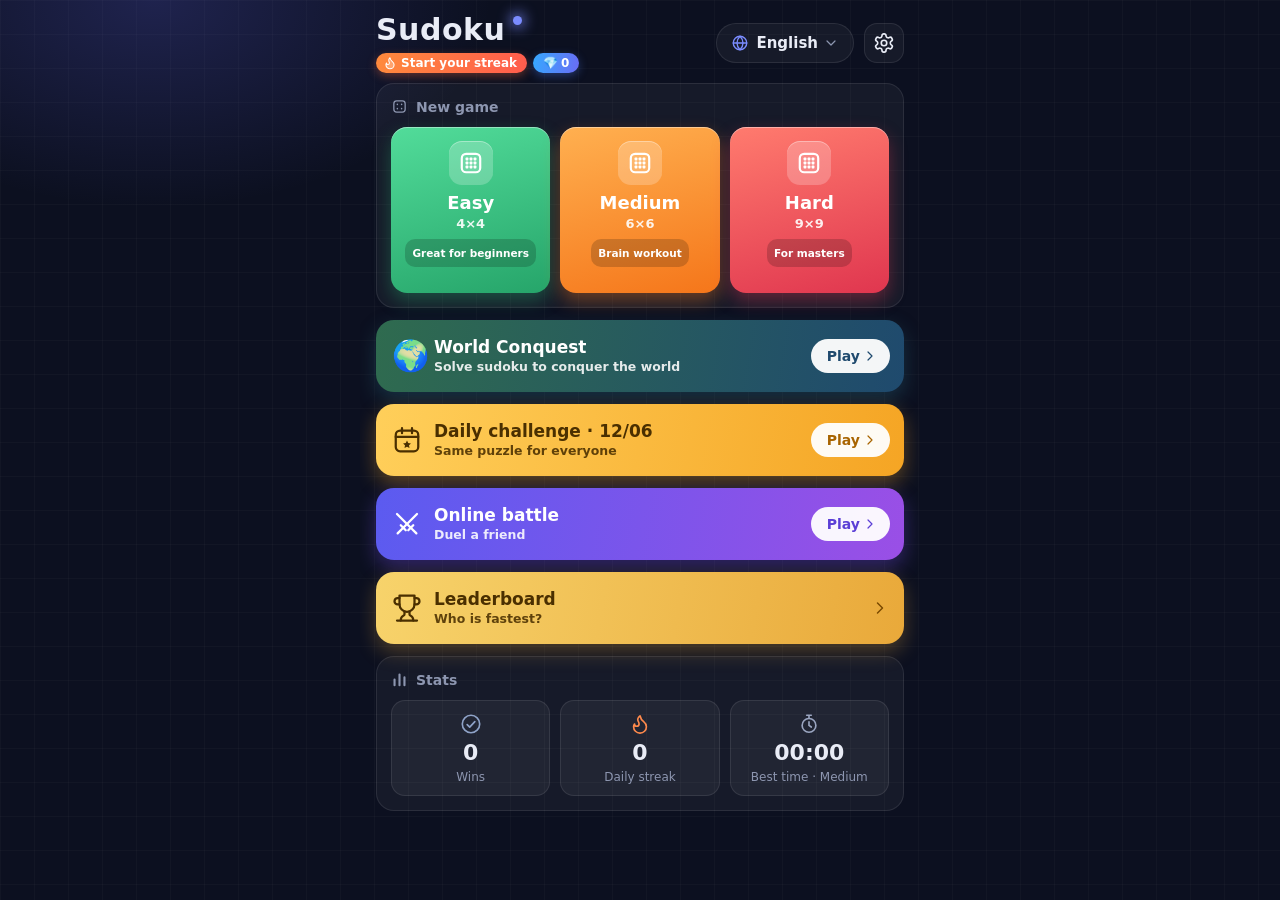
==== commit 6a075335: "Update index.html" ====
--- a/index.html
+++ b/index.html
@@ -65,17 +65,11 @@
         </div>
       </div>
 
-            <div id="car-card" class="card car">
-        <div class="car-top">
-          <span id="car-ic" class="car-ic"></span>
-          <div class="car-main"><b id="car-name"></b><small id="car-route"></small></div>
-          <button id="btn-upgrade" class="btn primary small" type="button"></button>
-        </div>
-        <div id="car-track" class="car-track"></div>
-        <div class="car-bar"><i id="car-fill"></i></div>
-        <small id="car-gems" class="muted"></small>
-      </div>
-
+            <button id="btn-war" class="btn rc-big war" type="button">
+        <span class="ri war-ic">🌍</span>
+        <span class="rc-main"><b data-i18n="wTitle">World Conquest</b><small id="war-sub"></small></span>
+        <span class="pill-btn"><span data-i18n="goBtn"></span><svg class="ic"><use href="#i-chev"/></svg></span>
+      </button>
       <button id="btn-daily" class="btn rc-big gold" type="button">
         <svg class="ic ri"><use href="#i-cal"/></svg>
         <span class="rc-main"><b id="daily-title"></b><small data-i18n="dailySub"></small></span>
--- a/style.css
+++ b/style.css
@@ -286,3 +286,7 @@
 .car-bar { height: 8px; border-radius: 4px; background: var(--tile); overflow: hidden; }
 .car-bar i { display: block; height: 100%; background: linear-gradient(90deg, #36a8ff, #6a6cf5); border-radius: 4px; transition: width .4s; }
 .btn.small:disabled { opacity: .45; }
+
+.rc-big.war { background: linear-gradient(100deg, #2f6b4f, #1f4a6e); box-shadow: 0 8px 20px rgba(40, 100, 120, .4); }
+.rc-big.war .pill-btn { color: #1f4a6e; }
+.war-ic { font-size: 30px; line-height: 1; flex: none; }
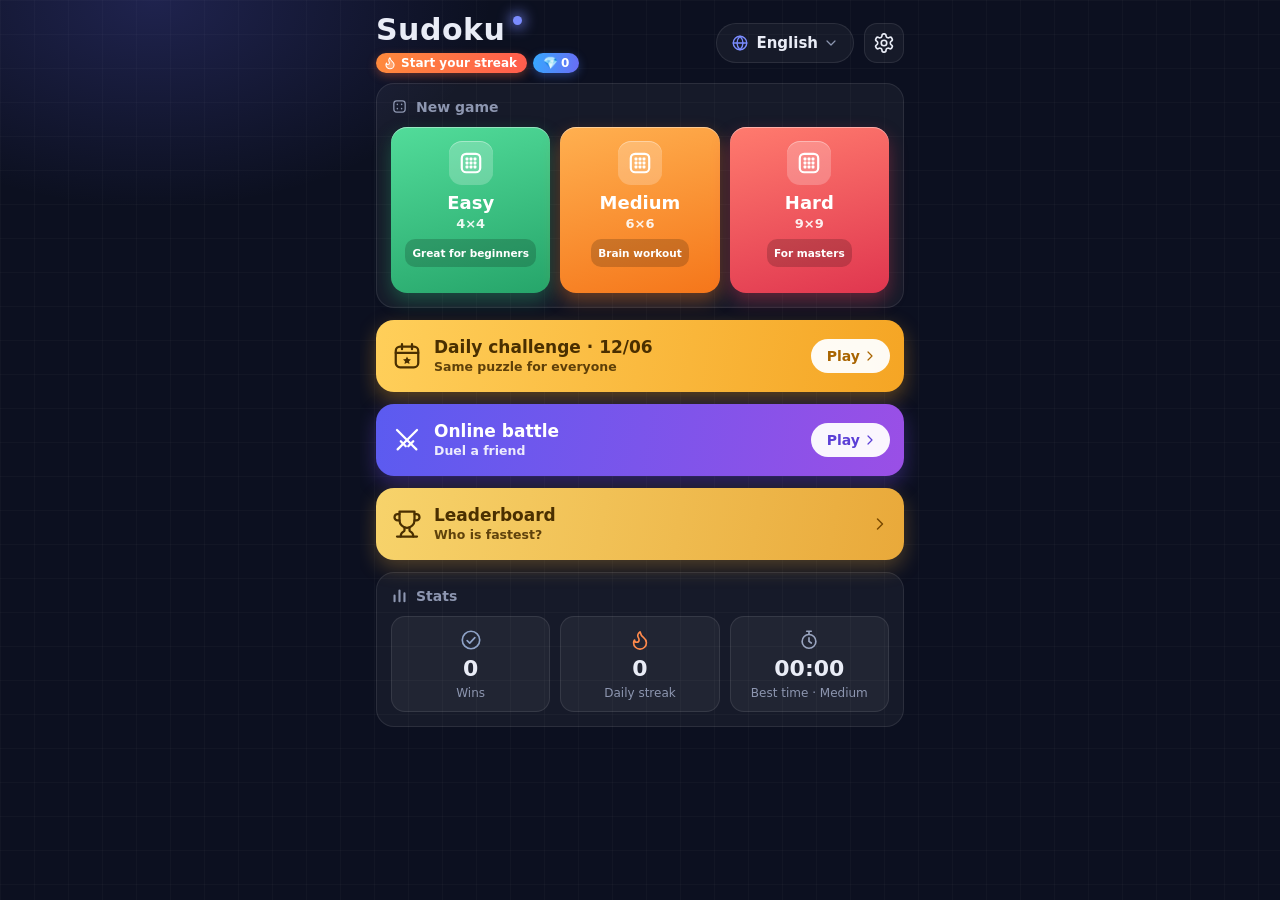
==== commit 59dad17c: "Update index.html" ====
--- a/index.html
+++ b/index.html
@@ -65,11 +65,6 @@
         </div>
       </div>
 
-            <button id="btn-war" class="btn rc-big war" type="button">
-        <span class="ri war-ic">🌍</span>
-        <span class="rc-main"><b data-i18n="wTitle">World Conquest</b><small id="war-sub"></small></span>
-        <span class="pill-btn"><span data-i18n="goBtn"></span><svg class="ic"><use href="#i-chev"/></svg></span>
-      </button>
       <button id="btn-daily" class="btn rc-big gold" type="button">
         <svg class="ic ri"><use href="#i-cal"/></svg>
         <span class="rc-main"><b id="daily-title"></b><small data-i18n="dailySub"></small></span>
--- a/style.css
+++ b/style.css
@@ -286,7 +286,3 @@
 .car-bar { height: 8px; border-radius: 4px; background: var(--tile); overflow: hidden; }
 .car-bar i { display: block; height: 100%; background: linear-gradient(90deg, #36a8ff, #6a6cf5); border-radius: 4px; transition: width .4s; }
 .btn.small:disabled { opacity: .45; }
-
-.rc-big.war { background: linear-gradient(100deg, #2f6b4f, #1f4a6e); box-shadow: 0 8px 20px rgba(40, 100, 120, .4); }
-.rc-big.war .pill-btn { color: #1f4a6e; }
-.war-ic { font-size: 30px; line-height: 1; flex: none; }
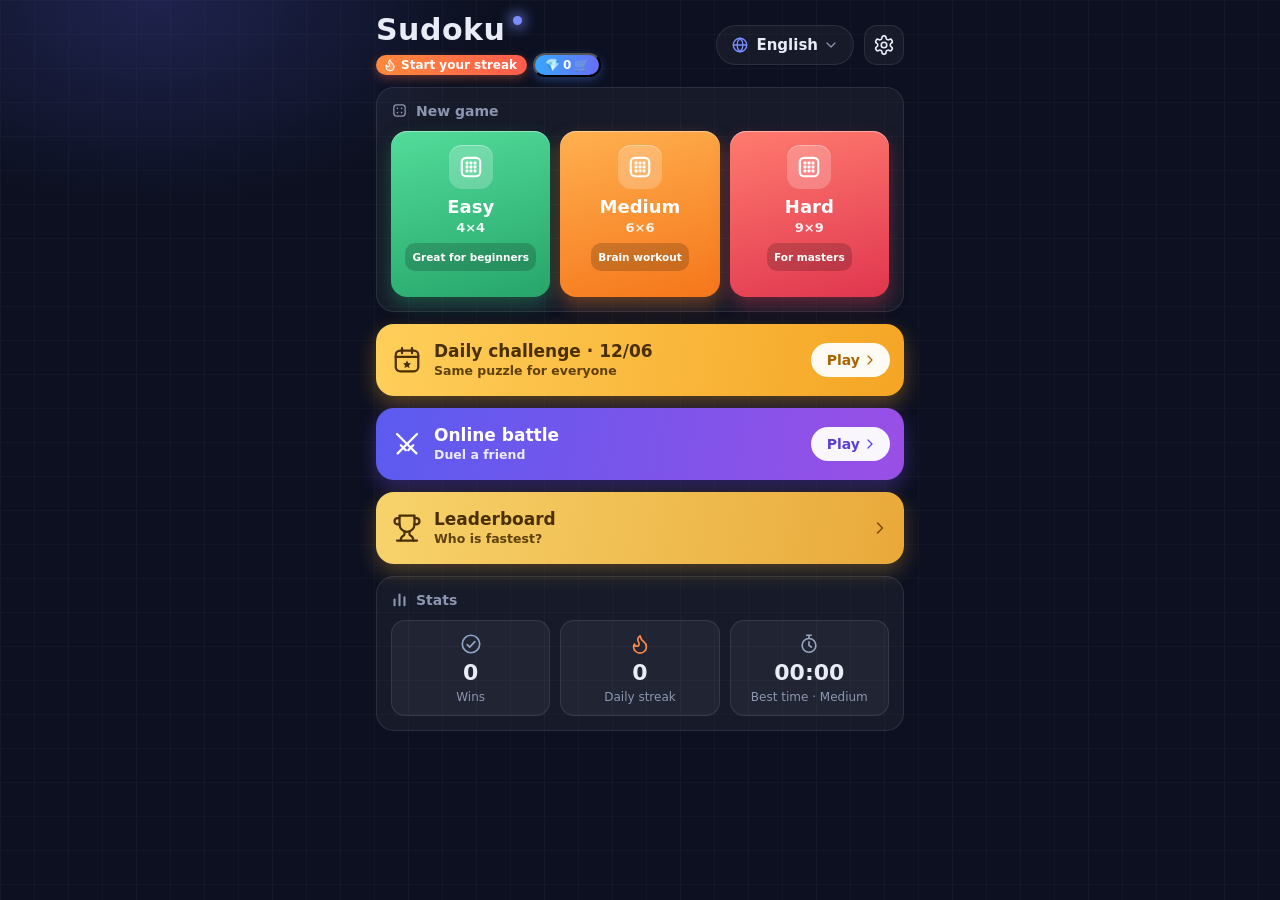
==== commit ae2c49c0: "Update index.html" ====
--- a/index.html
+++ b/index.html
@@ -43,7 +43,7 @@
   <!-- HOME -->
   <section id="screen-home" class="screen active">
     <header class="top">
-      <div class="ttl"><h1 data-i18n="title">Sudoku</h1><div class="pills"><span id="streak-pill" class="pill-flame"><svg class="ic"><use href="#i-flame"/></svg><span id="streak-txt"></span></span><span class="pill-gem">💎 <b id="gem-txt">0</b></span></div></div>
+      <div class="ttl"><h1 data-i18n="title">Sudoku</h1><div class="pills"><span id="streak-pill" class="pill-flame"><svg class="ic"><use href="#i-flame"/></svg><span id="streak-txt"></span></span><button id="btn-shop" class="pill-gem" type="button">💎 <b id="gem-txt">0</b> 🛒</button></div></div>
       <div class="top-actions">
         <div class="lang-wrap"><button id="btn-lang" class="chip" type="button" aria-haspopup="listbox" aria-expanded="false"><svg class="ic"><use href="#i-globe"/></svg><span id="lang-label"></span><svg class="ic chev"><use href="#i-chevd"/></svg></button><div id="lang-menu" class="lang-menu" role="listbox" hidden></div></div>
         <button id="btn-settings" class="icon-btn" type="button" aria-label="Settings"><svg class="ic"><use href="#i-gear"/></svg></button>
@@ -121,7 +121,21 @@
       <button id="t-notes" class="tool" type="button"><span class="ti">✎</span><span data-i18n="notes">Notes</span></button>
       <button id="t-hint" class="tool" type="button"><span class="ti">💡</span><span data-i18n="hint">Hint</span></button>
     </div>
+    <div id="item-bar" hidden></div>
     <div id="pad" class="pad"></div>
+  </section>
+
+  <!-- SHOP -->
+  <section id="screen-shop" class="screen">
+    <header class="top">
+      <button id="shop-back" class="icon-btn" type="button" aria-label="Back">←</button>
+      <h2 data-i18n="shop">Shop</h2>
+      <span class="pill-gem static">💎 <b id="shop-gems">0</b></span>
+    </header>
+    <div class="page">
+      <div class="notice" data-i18n="shopTip"></div>
+      <div id="shop-list" class="shop-list"></div>
+    </div>
   </section>
 
   <!-- ONLINE LOBBY -->
@@ -134,6 +148,7 @@
     <div class="page">
       <div id="on-notcfg" class="notice" hidden data-i18n="notConfigured"></div>
       <div id="on-menu">
+        <button id="on-quick" class="btn primary quick" type="button" data-i18n="quickMatch">Quick match</button>
         <div class="card">
           <div class="card-title"><span data-i18n="createRoom">Create room</span></div>
           <div class="seg" id="on-diffs">
@@ -141,7 +156,12 @@
             <button type="button" data-od="medium" class="on" data-i18n="medium">Medium</button>
             <button type="button" data-od="hard" data-i18n="hard">Hard</button>
           </div>
+          <label class="pubrow"><input id="on-pub" type="checkbox" checked><span data-i18n="publicRoom">Public room</span></label>
           <button id="on-create" class="btn primary" type="button" data-i18n="createRoom">Create room</button>
+        </div>
+        <div class="card">
+          <div class="card-title"><span data-i18n="publicRooms">Open rooms</span></div>
+          <div id="on-rooms" class="rooms"></div>
         </div>
         <div class="card">
           <div class="card-title"><span data-i18n="joinRoom">Join room</span></div>
@@ -156,6 +176,7 @@
           <div class="muted" data-i18n="roomCode">Room code</div>
           <div id="on-roomcode" class="bigcode"></div>
           <div id="on-roomdiff" class="muted"></div>
+          <button id="on-share" class="btn primary" type="button" data-i18n="shareRoom">Share</button>
           <button id="on-copy" class="btn ghost" type="button" data-i18n="copyLink">Copy invite link</button>
           <div id="on-status" class="status"></div>
           <button id="on-start" class="btn primary" type="button" hidden data-i18n="start">Start</button>
@@ -211,6 +232,8 @@
       <label class="switch-row"><span class="sw-t"><b data-i18n="highlightSame">Highlight same digits</b><small data-i18n="highlightSameD"></small></span><input id="set-same" class="sw" type="checkbox"></label>
       <label class="switch-row"><span class="sw-t"><b data-i18n="autoNotes">Auto-clear notes</b><small data-i18n="autoNotesD"></small></span><input id="set-autonotes" class="sw" type="checkbox"></label>
       <label class="switch-row"><span class="sw-t"><b data-i18n="showTimer">Show timer</b><small data-i18n="showTimerD"></small></span><input id="set-timer" class="sw" type="checkbox"></label>
+      <label class="switch-row"><span class="sw-t"><b data-i18n="sfxSound">Sound</b><small data-i18n="sfxSoundD"></small></span><input id="set-sound" class="sw" type="checkbox"></label>
+      <label class="switch-row"><span class="sw-t"><b data-i18n="sfxFx">Effects</b><small data-i18n="sfxFxD"></small></span><input id="set-fx" class="sw" type="checkbox"></label>
     </div>
 
     <div class="set-sep"></div>
--- a/style.css
+++ b/style.css
@@ -286,3 +286,14 @@
 .car-bar { height: 8px; border-radius: 4px; background: var(--tile); overflow: hidden; }
 .car-bar i { display: block; height: 100%; background: linear-gradient(90deg, #36a8ff, #6a6cf5); border-radius: 4px; transition: width .4s; }
 .btn.small:disabled { opacity: .45; }
+
+
+.btn.quick { width: 100%; min-height: 52px; font-size: 17px; margin-bottom: 4px; }
+.pubrow { display: flex; align-items: center; gap: 8px; font-size: 14px; color: var(--muted); margin: 4px 0 8px; }
+.pubrow input { width: 18px; height: 18px; accent-color: var(--accent, #5468ea); }
+.rooms { display: flex; flex-direction: column; gap: 8px; margin-top: 8px; }
+.room-row { display: flex; align-items: center; gap: 10px; background: var(--tile); border-radius: 12px; padding: 8px 10px; }
+.room-row .rn { flex: 1; font-weight: 600; overflow: hidden; text-overflow: ellipsis; white-space: nowrap; }
+.room-row .rd { color: var(--muted); font-size: 13px; }
+.room-row .btn.small { min-height: 34px; padding: 0 14px; flex: none; }
+.center-note { text-align: center; padding: 10px 0; }
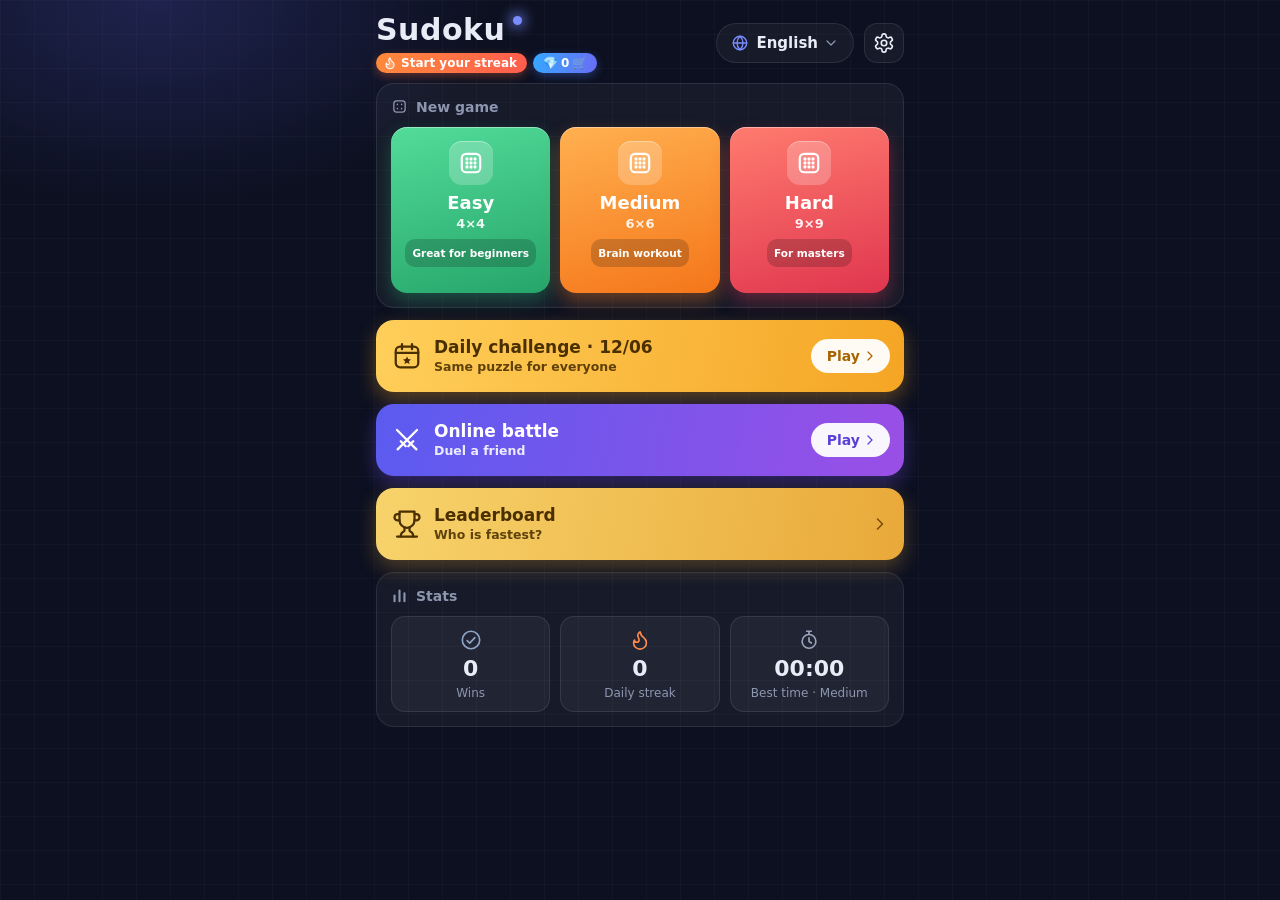
==== commit 3b52156f: "Update index.html" ====
--- a/index.html
+++ b/index.html
@@ -130,11 +130,12 @@
     <header class="top">
       <button id="shop-back" class="icon-btn" type="button" aria-label="Back">←</button>
       <h2 data-i18n="shop">Shop</h2>
-      <span class="pill-gem static">💎 <b id="shop-gems">0</b></span>
-    </header>
-    <div class="page">
-      <div class="notice" data-i18n="shopTip"></div>
-      <div id="shop-list" class="shop-list"></div>
+      <span class="spacer"></span>
+    </header>
+    <div class="page">
+      <div class="shop-bal"><span>💎</span><b id="shop-gems">0</b></div>
+      <div class="notice" style="margin-top:12px" data-i18n="shopTip"></div>
+      <div id="shop-list" class="shop-grid"></div>
     </div>
   </section>
 
--- a/style.css
+++ b/style.css
@@ -129,11 +129,11 @@
 .g-stats b { color: var(--text); }
 
 #battle-bar { display: flex; flex-direction: column; gap: 4px; padding: 0 2px 6px; font-size: 13px; }
-.bb-row { display: grid; grid-template-columns: 62px 1fr 38px; align-items: center; gap: 8px; }
+.bb-row { display: grid; grid-template-columns: 62px 1fr 58px; align-items: center; gap: 8px; }
 .bb-row .bar { height: 8px; border-radius: 4px; background: var(--line); overflow: hidden; }
 .bb-row .bar i { display: block; height: 100%; width: 0; background: var(--accent); transition: width .25s; }
 .bb-row .bar.opp i { background: #f0883e; }
-.bb-row b { text-align: right; font-variant-numeric: tabular-nums; }
+.bb-row b { white-space: nowrap; text-align: right; font-variant-numeric: tabular-nums; }
 
 #board-wrap { --s: max(270px, min(calc(100vw - 32px), calc(100dvh - 400px), 470px)); width: var(--s); height: var(--s); margin: 0 auto; position: relative; }
 #board { width: 100%; height: 100%; display: grid; grid-template-columns: repeat(var(--n, 9), 1fr); grid-template-rows: repeat(var(--n, 9), 1fr);
@@ -297,3 +297,19 @@
 .room-row .rd { color: var(--muted); font-size: 13px; }
 .room-row .btn.small { min-height: 34px; padding: 0 14px; flex: none; }
 .center-note { text-align: center; padding: 10px 0; }
+
+button.pill-gem { border: 0; font: inherit; font-size: 12px; font-weight: 700; cursor: pointer; }
+.pill-gem.static { margin-left: auto; }
+.shop-list { display: flex; flex-direction: column; gap: 10px; margin-top: 10px; }
+.shop-row { display: grid; grid-template-columns: 48px 1fr auto; gap: 12px; align-items: center; background: var(--card, var(--tile)); border: 1px solid var(--line); border-radius: 16px; padding: 12px; }
+.shop-ic { font-size: 34px; text-align: center; }
+.shop-mid { display: flex; flex-direction: column; gap: 2px; }
+.shop-mid small { color: var(--muted); font-size: 12px; }
+.shop-mid small.own { color: var(--accent); font-weight: 700; }
+.shop-row .btn.small { min-height: 38px; padding: 0 14px; flex: none; }
+#item-bar { display: flex; align-items: center; justify-content: center; gap: 10px; padding: 8px 0 2px; }
+.item-btn { position: relative; width: 52px; height: 48px; border-radius: 14px; border: 1px solid var(--line); background: var(--tile); font-size: 24px; cursor: pointer; }
+.item-btn i { position: absolute; right: 4px; bottom: 1px; font-style: normal; font-size: 11px; font-weight: 800; color: var(--muted); }
+.item-btn:disabled { opacity: .4; }
+.item-left { font-size: 12px; color: var(--muted); margin-left: 4px; }
+.freeze-ov { position: absolute; inset: 0; z-index: 7; display: grid; place-items: center; font-size: 64px; background: rgba(140, 210, 255, .45); backdrop-filter: blur(2px); border-radius: 6px; pointer-events: auto; }
